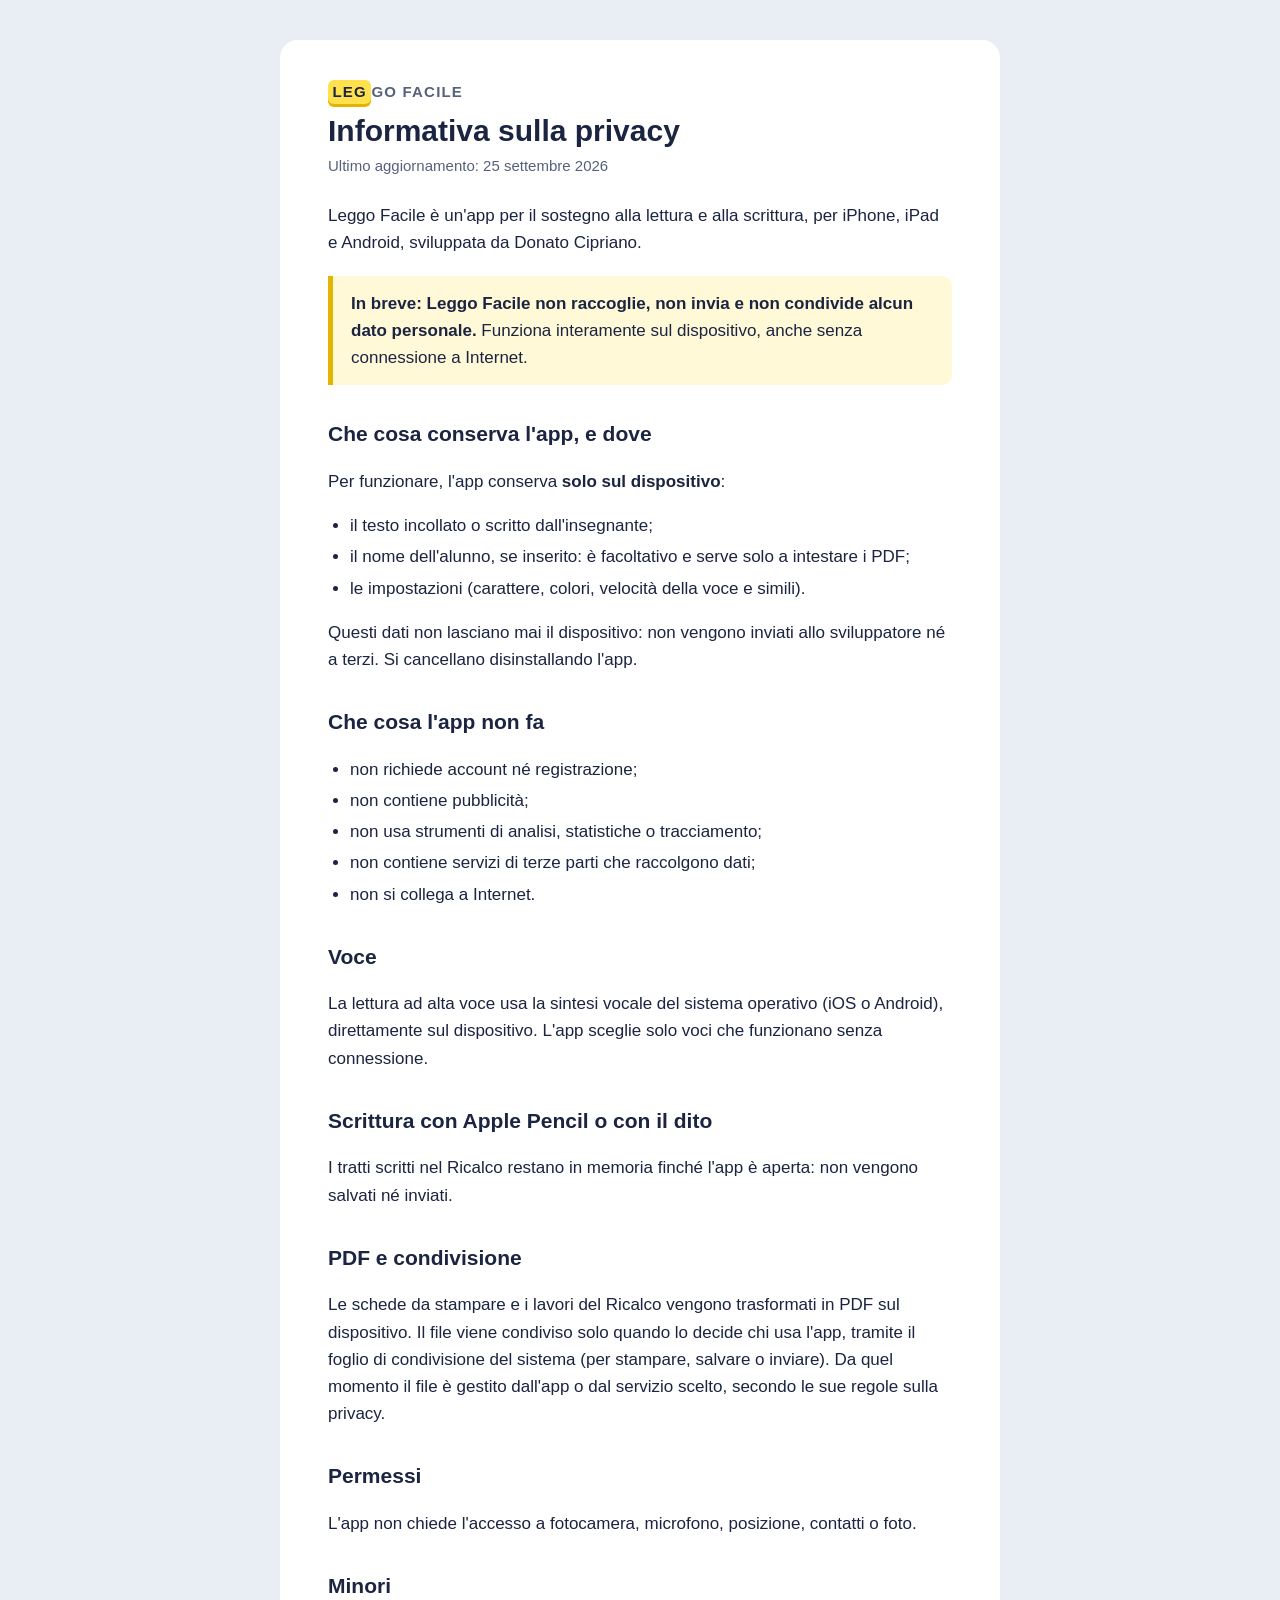
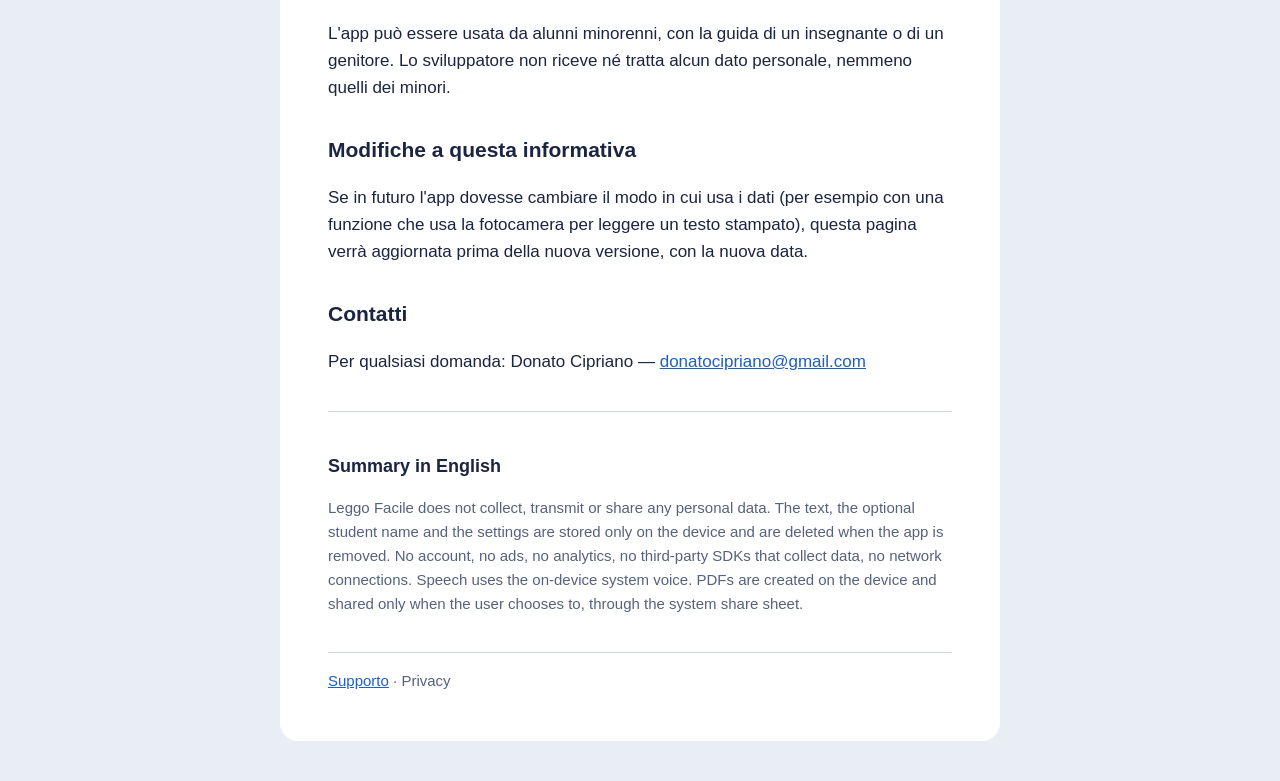
==== privacy.html @ bfbe97eb "Pagine di supporto e privacy di Leggo Facile" ====
<!doctype html>
<html lang="it">
<head>
<meta charset="utf-8">
<meta name="viewport" content="width=device-width, initial-scale=1">
<meta name="color-scheme" content="light dark">
<title>Leggo Facile — Privacy</title>
<meta name="description" content="Informativa sulla privacy dell'app Leggo Facile: nessun dato raccolto, tutto resta sul dispositivo.">
<link rel="stylesheet" href="style.css">
</head>
<body>
<main>
  <p class="brand"><b>LEG</b>GO FACILE</p>
  <h1>Informativa sulla privacy</h1>
  <p class="updated">Ultimo aggiornamento: 25 settembre 2026</p>

  <p>Leggo Facile è un'app per il sostegno alla lettura e alla scrittura, per iPhone, iPad e Android, sviluppata da Donato Cipriano.</p>

  <p class="summary"><strong>In breve: Leggo Facile non raccoglie, non invia e non condivide alcun dato personale.</strong>
  Funziona interamente sul dispositivo, anche senza connessione a Internet.</p>

  <h2>Che cosa conserva l'app, e dove</h2>
  <p>Per funzionare, l'app conserva <strong>solo sul dispositivo</strong>:</p>
  <ul>
    <li>il testo incollato o scritto dall'insegnante;</li>
    <li>il nome dell'alunno, se inserito: è facoltativo e serve solo a intestare i PDF;</li>
    <li>le impostazioni (carattere, colori, velocità della voce e simili).</li>
  </ul>
  <p>Questi dati non lasciano mai il dispositivo: non vengono inviati allo sviluppatore né a terzi.
  Si cancellano disinstallando l'app.</p>

  <h2>Che cosa l'app non fa</h2>
  <ul>
    <li>non richiede account né registrazione;</li>
    <li>non contiene pubblicità;</li>
    <li>non usa strumenti di analisi, statistiche o tracciamento;</li>
    <li>non contiene servizi di terze parti che raccolgono dati;</li>
    <li>non si collega a Internet.</li>
  </ul>

  <h2>Voce</h2>
  <p>La lettura ad alta voce usa la sintesi vocale del sistema operativo (iOS o Android), direttamente sul dispositivo.
  L'app sceglie solo voci che funzionano senza connessione.</p>

  <h2>Scrittura con Apple Pencil o con il dito</h2>
  <p>I tratti scritti nel Ricalco restano in memoria finché l'app è aperta: non vengono salvati né inviati.</p>

  <h2>PDF e condivisione</h2>
  <p>Le schede da stampare e i lavori del Ricalco vengono trasformati in PDF sul dispositivo.
  Il file viene condiviso solo quando lo decide chi usa l'app, tramite il foglio di condivisione del sistema
  (per stampare, salvare o inviare). Da quel momento il file è gestito dall'app o dal servizio scelto, secondo le sue regole sulla privacy.</p>

  <h2>Permessi</h2>
  <p>L'app non chiede l'accesso a fotocamera, microfono, posizione, contatti o foto.</p>

  <h2>Minori</h2>
  <p>L'app può essere usata da alunni minorenni, con la guida di un insegnante o di un genitore.
  Lo sviluppatore non riceve né tratta alcun dato personale, nemmeno quelli dei minori.</p>

  <h2>Modifiche a questa informativa</h2>
  <p>Se in futuro l'app dovesse cambiare il modo in cui usa i dati (per esempio con una funzione che usa la fotocamera
  per leggere un testo stampato), questa pagina verrà aggiornata prima della nuova versione, con la nuova data.</p>

  <h2>Contatti</h2>
  <p>Per qualsiasi domanda: Donato Cipriano — <a href="mailto:donatocipriano@gmail.com">donatocipriano@gmail.com</a></p>

  <section class="en" lang="en">
    <h2>Summary in English</h2>
    <p>Leggo Facile does not collect, transmit or share any personal data. The text, the optional student name and the settings
    are stored only on the device and are deleted when the app is removed. No account, no ads, no analytics, no third-party SDKs
    that collect data, no network connections. Speech uses the on-device system voice. PDFs are created on the device and shared
    only when the user chooses to, through the system share sheet.</p>
  </section>

  <nav><a href="./">Supporto</a> · Privacy</nav>
</main>
</body>
</html>
---- style.css ----
/* Stesse tinte dell'app (CLAUDE.md §6), tema chiaro e scuro. Nessuna risorsa esterna. */
:root {
  --bg: #E9EEF5; --sheet: #FFFFFF; --ink: #1B2440; --muted: #56617C; --line: #CBD3E1;
  --mark: #FFE14D; --mark-edge: #E3B400; --link: #1F5FBF;
  color-scheme: light;
}
@media (prefers-color-scheme: dark) {
  :root:not([data-theme="light"]) {
    --bg: #121726; --sheet: #1B2236; --ink: #F1F3F8; --muted: #A7B0C6; --line: #303A55; --link: #86B4FF;
    color-scheme: dark;
  }
}
:root[data-theme="dark"] {
  --bg: #121726; --sheet: #1B2236; --ink: #F1F3F8; --muted: #A7B0C6; --line: #303A55; --link: #86B4FF;
  color-scheme: dark;
}

*, *::before, *::after { box-sizing: border-box; }
html { -webkit-text-size-adjust: 100%; }
body {
  margin: 0; background: var(--bg); color: var(--ink);
  font: 17px/1.6 -apple-system, BlinkMacSystemFont, "Segoe UI", Roboto, Verdana, sans-serif;
}
main {
  max-width: 720px; margin: 24px auto; padding: 28px 16px 36px;
  background: var(--sheet); border-radius: 18px;
}
@media (min-width: 760px) { main { padding: 40px 48px 48px; margin: 40px auto; } }

.brand { margin: 0 0 4px; font-size: 15px; font-weight: 700; letter-spacing: .08em; color: var(--muted); }
.brand b {
  display: inline-block; padding: 0 .3em; border-radius: 6px; color: #1B2440;
  background: var(--mark); box-shadow: 0 3px 0 var(--mark-edge);
}
h1 { margin: 8px 0 4px; font-size: 30px; line-height: 1.25; }
h2 { margin: 32px 0 8px; font-size: 21px; }
.updated { margin: 0 0 24px; color: var(--muted); font-size: 15px; }
.summary {
  margin: 20px 0; padding: 14px 18px; border-left: 5px solid var(--mark-edge);
  background: color-mix(in srgb, var(--mark) 22%, transparent); border-radius: 0 10px 10px 0;
}
ul { padding-left: 1.3em; }
li { margin: 4px 0; }
a { color: var(--link); }
nav { margin-top: 36px; padding-top: 16px; border-top: 1px solid var(--line); font-size: 15px; color: var(--muted); }
.en { margin-top: 36px; padding-top: 8px; border-top: 1px solid var(--line); color: var(--muted); font-size: 15px; }
.en h2 { color: var(--ink); font-size: 18px; }
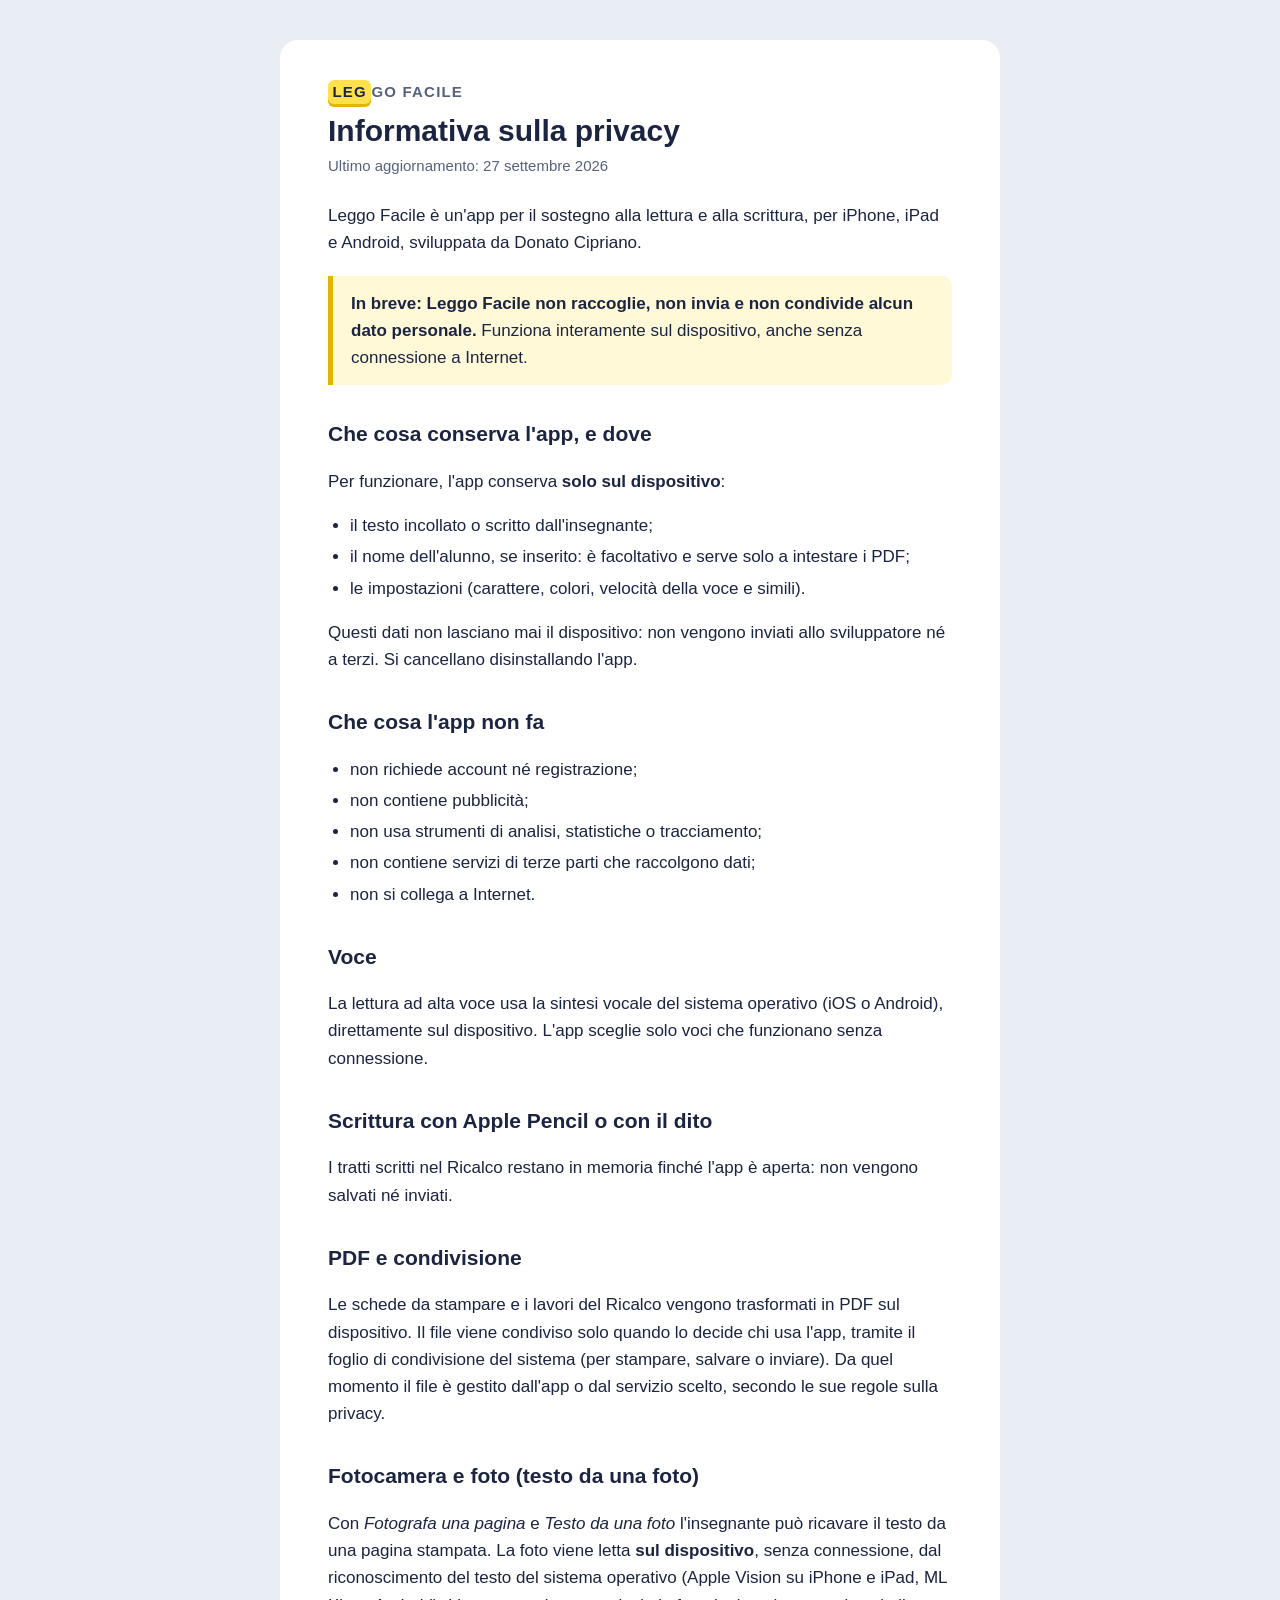
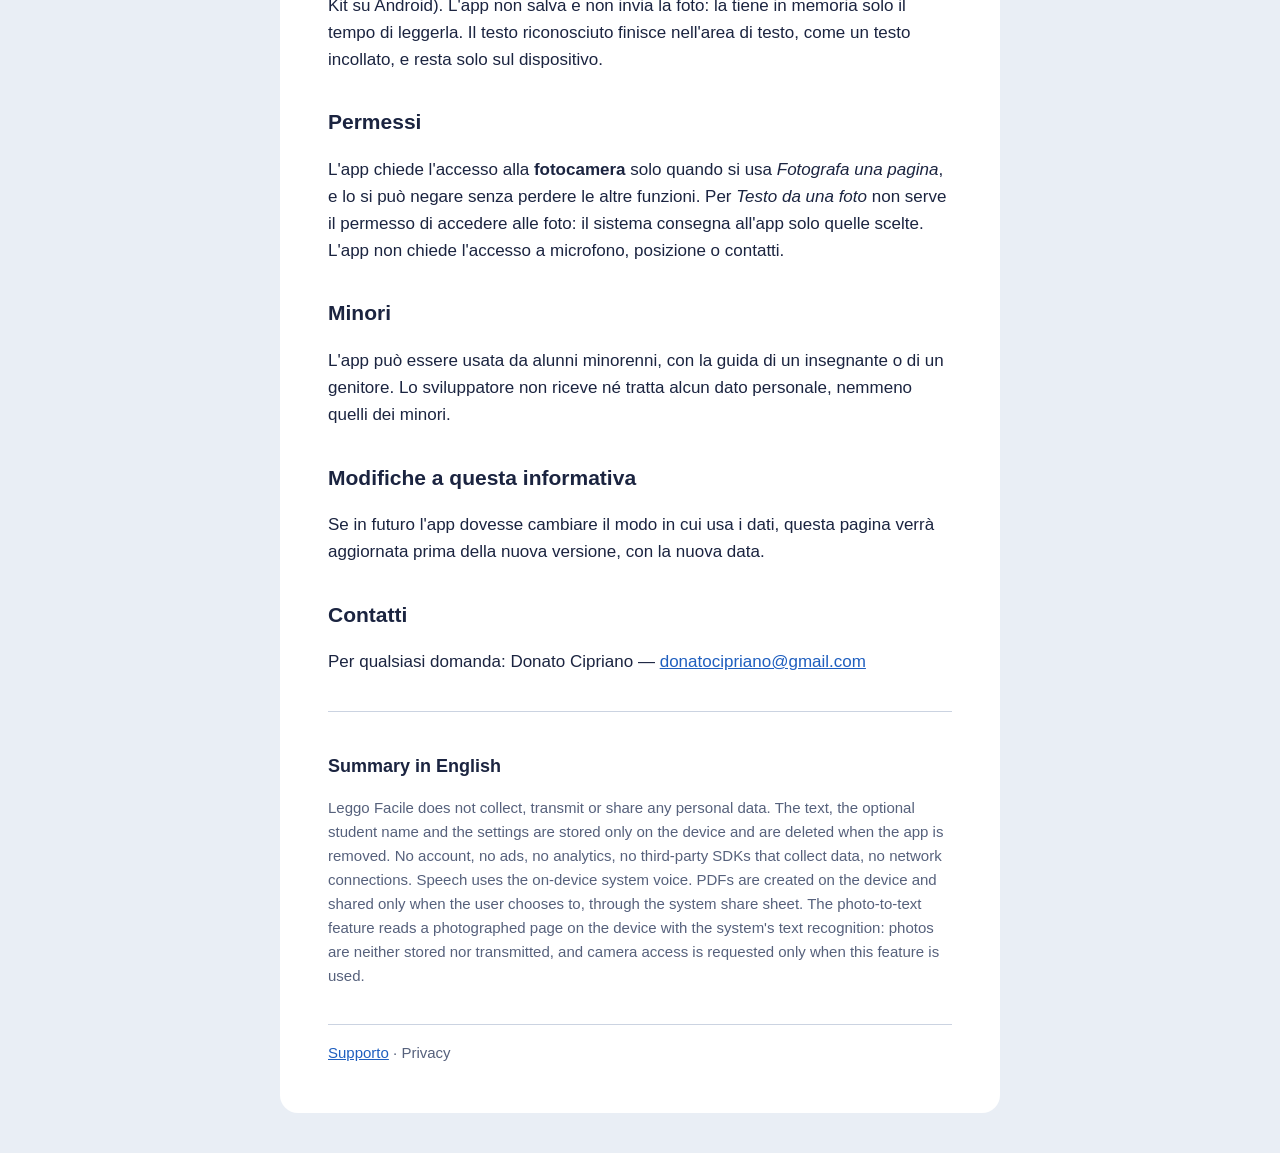
==== commit fc0197be: "Privacy: fotocamera e foto per il testo da una foto (da pubblicare con la versione che la contiene) " ====
--- a/privacy.html
+++ b/privacy.html
@@ -12,7 +12,7 @@
 <main>
   <p class="brand"><b>LEG</b>GO FACILE</p>
   <h1>Informativa sulla privacy</h1>
-  <p class="updated">Ultimo aggiornamento: 25 settembre 2026</p>
+  <p class="updated">Ultimo aggiornamento: 27 settembre 2026</p>
 
   <p>Leggo Facile è un'app per il sostegno alla lettura e alla scrittura, per iPhone, iPad e Android, sviluppata da Donato Cipriano.</p>
 
@@ -50,16 +50,24 @@
   Il file viene condiviso solo quando lo decide chi usa l'app, tramite il foglio di condivisione del sistema
   (per stampare, salvare o inviare). Da quel momento il file è gestito dall'app o dal servizio scelto, secondo le sue regole sulla privacy.</p>
 
+  <h2>Fotocamera e foto (testo da una foto)</h2>
+  <p>Con <em>Fotografa una pagina</em> e <em>Testo da una foto</em> l'insegnante può ricavare il testo da una pagina stampata.
+  La foto viene letta <strong>sul dispositivo</strong>, senza connessione, dal riconoscimento del testo del sistema operativo
+  (Apple Vision su iPhone e iPad, ML Kit su Android). L'app non salva e non invia la foto: la tiene in memoria solo il tempo
+  di leggerla. Il testo riconosciuto finisce nell'area di testo, come un testo incollato, e resta solo sul dispositivo.</p>
+
   <h2>Permessi</h2>
-  <p>L'app non chiede l'accesso a fotocamera, microfono, posizione, contatti o foto.</p>
+  <p>L'app chiede l'accesso alla <strong>fotocamera</strong> solo quando si usa <em>Fotografa una pagina</em>, e lo si può negare
+  senza perdere le altre funzioni. Per <em>Testo da una foto</em> non serve il permesso di accedere alle foto: il sistema
+  consegna all'app solo quelle scelte. L'app non chiede l'accesso a microfono, posizione o contatti.</p>
 
   <h2>Minori</h2>
   <p>L'app può essere usata da alunni minorenni, con la guida di un insegnante o di un genitore.
   Lo sviluppatore non riceve né tratta alcun dato personale, nemmeno quelli dei minori.</p>
 
   <h2>Modifiche a questa informativa</h2>
-  <p>Se in futuro l'app dovesse cambiare il modo in cui usa i dati (per esempio con una funzione che usa la fotocamera
-  per leggere un testo stampato), questa pagina verrà aggiornata prima della nuova versione, con la nuova data.</p>
+  <p>Se in futuro l'app dovesse cambiare il modo in cui usa i dati, questa pagina verrà aggiornata prima della nuova versione,
+  con la nuova data.</p>
 
   <h2>Contatti</h2>
   <p>Per qualsiasi domanda: Donato Cipriano — <a href="mailto:donatocipriano@gmail.com">donatocipriano@gmail.com</a></p>
@@ -69,7 +77,9 @@
     <p>Leggo Facile does not collect, transmit or share any personal data. The text, the optional student name and the settings
     are stored only on the device and are deleted when the app is removed. No account, no ads, no analytics, no third-party SDKs
     that collect data, no network connections. Speech uses the on-device system voice. PDFs are created on the device and shared
-    only when the user chooses to, through the system share sheet.</p>
+    only when the user chooses to, through the system share sheet. The photo-to-text feature reads a photographed page on the
+    device with the system's text recognition: photos are neither stored nor transmitted, and camera access is requested only
+    when this feature is used.</p>
   </section>
 
   <nav><a href="./">Supporto</a> · Privacy</nav>
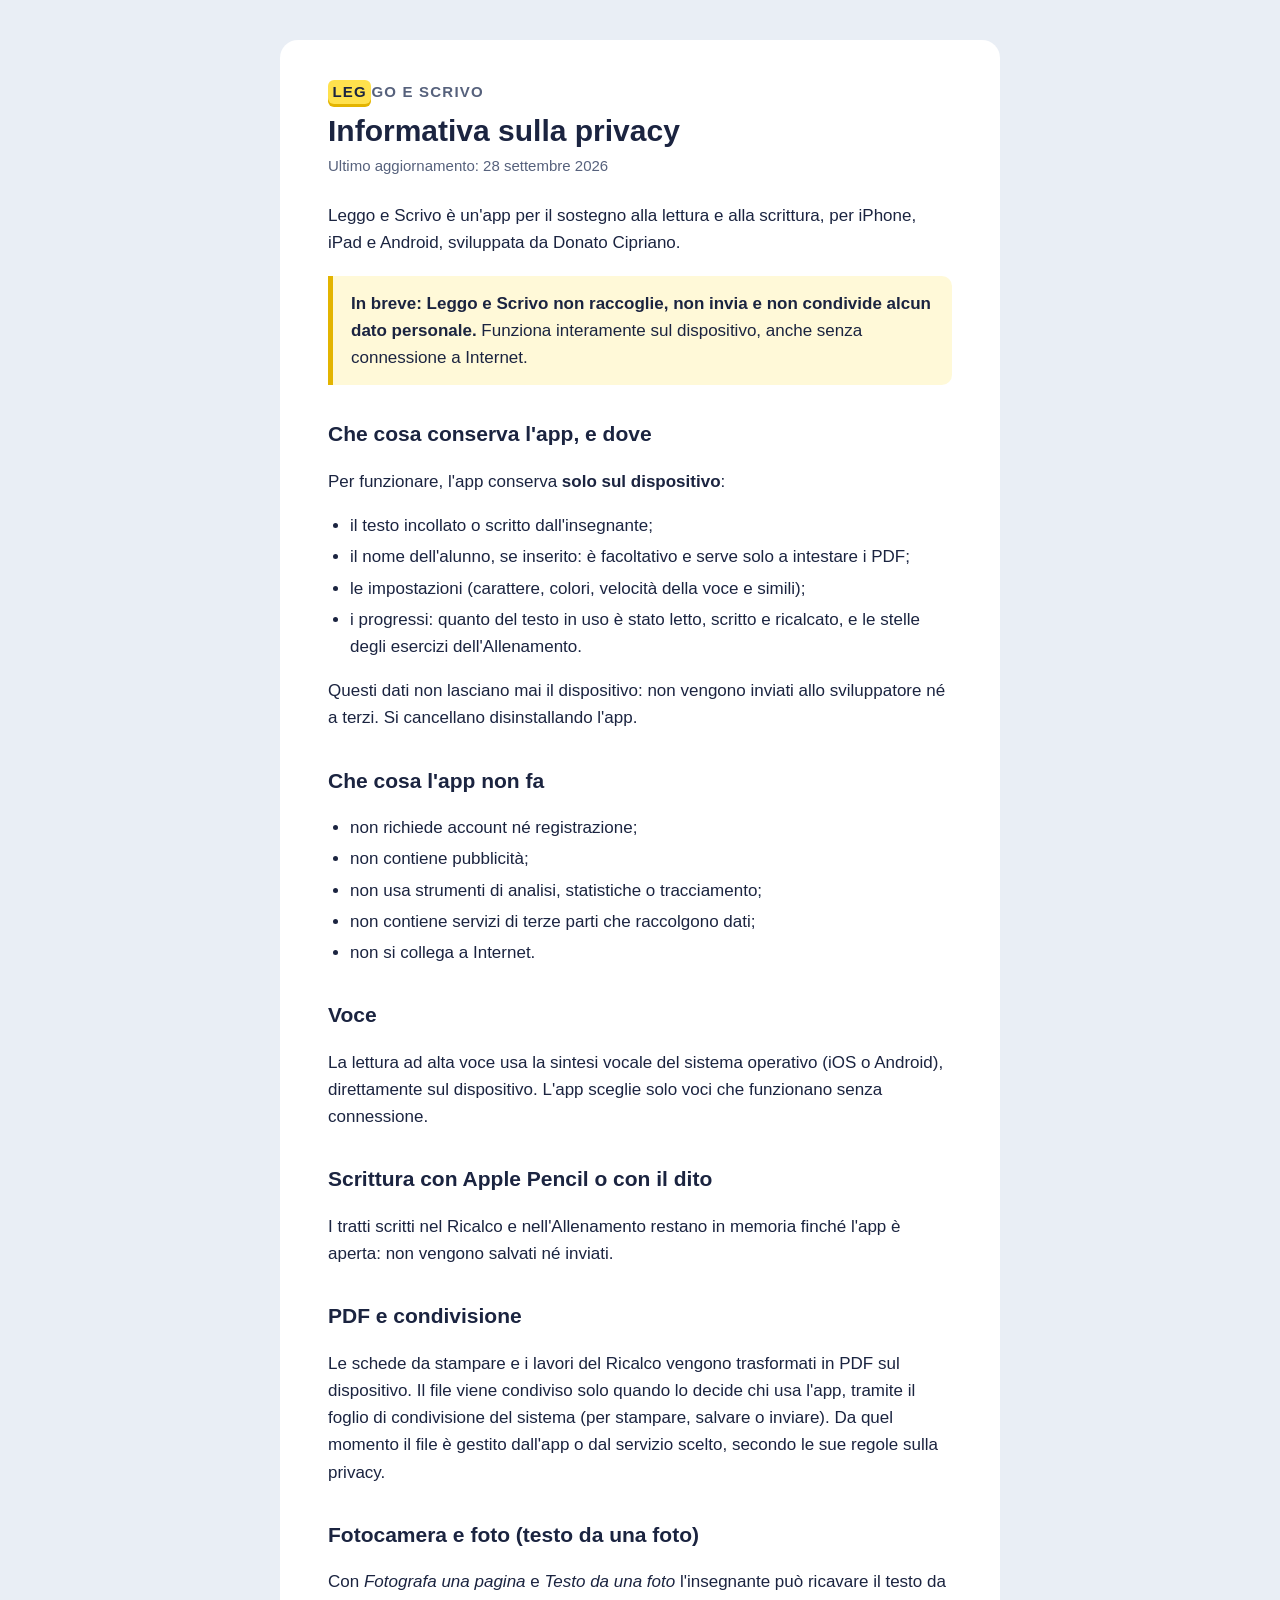
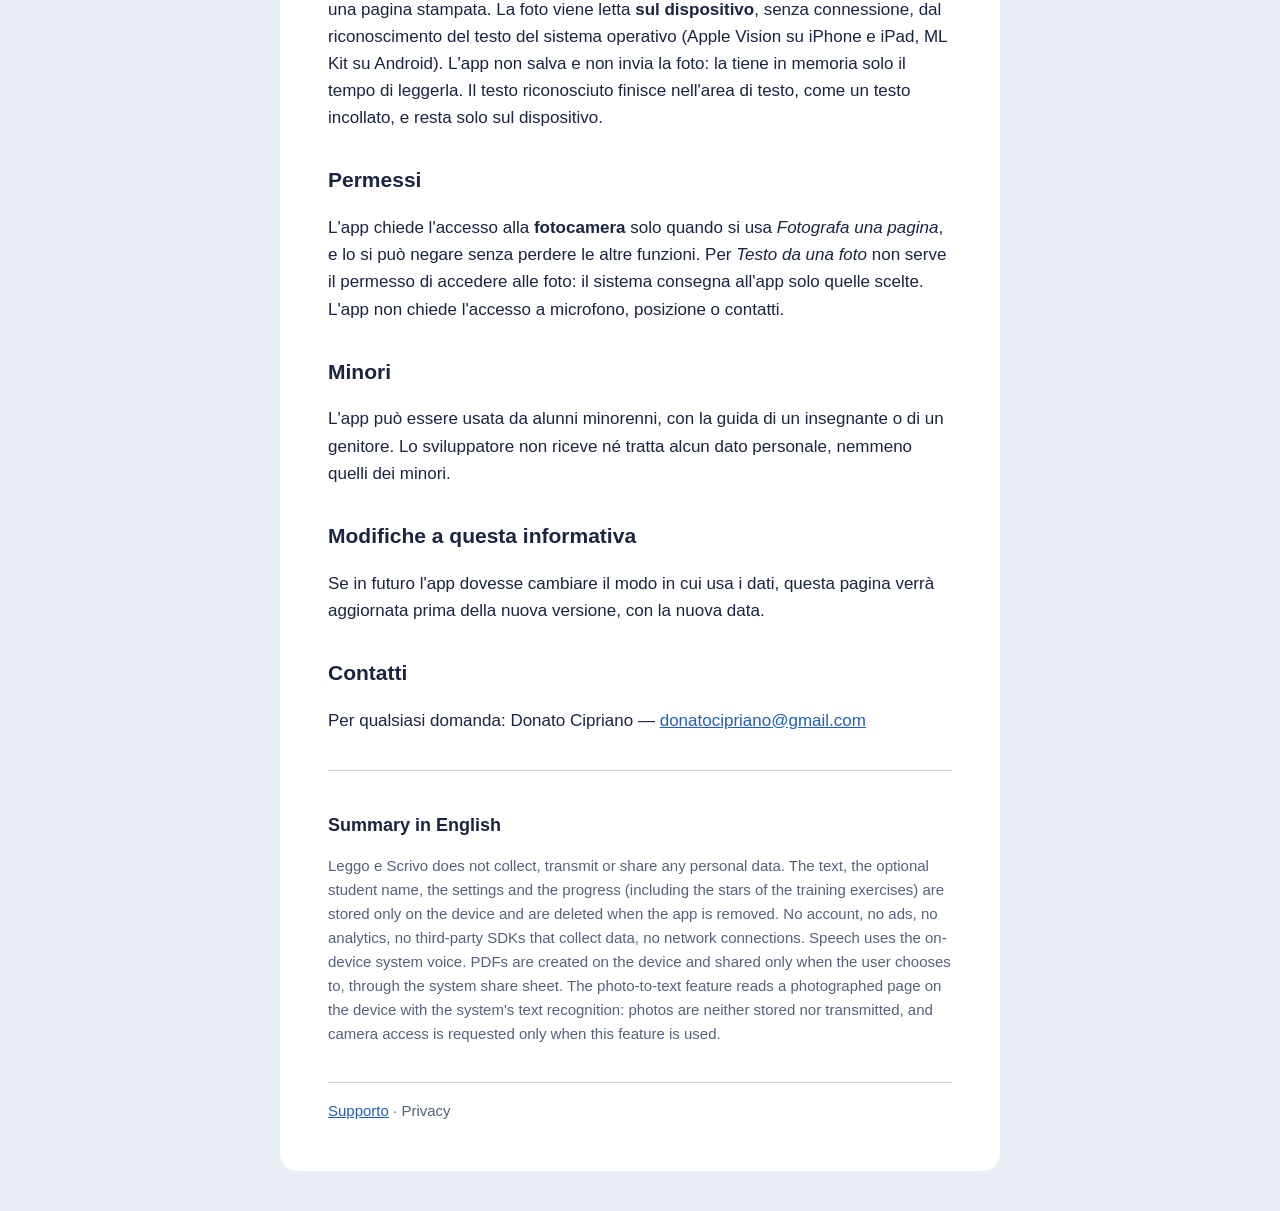
==== commit 1a94c069: "Nome nuovo: Leggo e Scrivo (prima Leggo Facile); privacy: progressi e stelle restano sul dispositivo" ====
--- a/privacy.html
+++ b/privacy.html
@@ -4,19 +4,19 @@
 <meta charset="utf-8">
 <meta name="viewport" content="width=device-width, initial-scale=1">
 <meta name="color-scheme" content="light dark">
-<title>Leggo Facile — Privacy</title>
-<meta name="description" content="Informativa sulla privacy dell'app Leggo Facile: nessun dato raccolto, tutto resta sul dispositivo.">
+<title>Leggo e Scrivo — Privacy</title>
+<meta name="description" content="Informativa sulla privacy dell'app Leggo e Scrivo: nessun dato raccolto, tutto resta sul dispositivo.">
 <link rel="stylesheet" href="style.css">
 </head>
 <body>
 <main>
-  <p class="brand"><b>LEG</b>GO FACILE</p>
+  <p class="brand"><b>LEG</b>GO E SCRIVO</p>
   <h1>Informativa sulla privacy</h1>
-  <p class="updated">Ultimo aggiornamento: 27 settembre 2026</p>
+  <p class="updated">Ultimo aggiornamento: 28 settembre 2026</p>
 
-  <p>Leggo Facile è un'app per il sostegno alla lettura e alla scrittura, per iPhone, iPad e Android, sviluppata da Donato Cipriano.</p>
+  <p>Leggo e Scrivo è un'app per il sostegno alla lettura e alla scrittura, per iPhone, iPad e Android, sviluppata da Donato Cipriano.</p>
 
-  <p class="summary"><strong>In breve: Leggo Facile non raccoglie, non invia e non condivide alcun dato personale.</strong>
+  <p class="summary"><strong>In breve: Leggo e Scrivo non raccoglie, non invia e non condivide alcun dato personale.</strong>
   Funziona interamente sul dispositivo, anche senza connessione a Internet.</p>
 
   <h2>Che cosa conserva l'app, e dove</h2>
@@ -24,7 +24,8 @@
   <ul>
     <li>il testo incollato o scritto dall'insegnante;</li>
     <li>il nome dell'alunno, se inserito: è facoltativo e serve solo a intestare i PDF;</li>
-    <li>le impostazioni (carattere, colori, velocità della voce e simili).</li>
+    <li>le impostazioni (carattere, colori, velocità della voce e simili);</li>
+    <li>i progressi: quanto del testo in uso è stato letto, scritto e ricalcato, e le stelle degli esercizi dell'Allenamento.</li>
   </ul>
   <p>Questi dati non lasciano mai il dispositivo: non vengono inviati allo sviluppatore né a terzi.
   Si cancellano disinstallando l'app.</p>
@@ -43,7 +44,7 @@
   L'app sceglie solo voci che funzionano senza connessione.</p>
 
   <h2>Scrittura con Apple Pencil o con il dito</h2>
-  <p>I tratti scritti nel Ricalco restano in memoria finché l'app è aperta: non vengono salvati né inviati.</p>
+  <p>I tratti scritti nel Ricalco e nell'Allenamento restano in memoria finché l'app è aperta: non vengono salvati né inviati.</p>
 
   <h2>PDF e condivisione</h2>
   <p>Le schede da stampare e i lavori del Ricalco vengono trasformati in PDF sul dispositivo.
@@ -74,7 +75,7 @@
 
   <section class="en" lang="en">
     <h2>Summary in English</h2>
-    <p>Leggo Facile does not collect, transmit or share any personal data. The text, the optional student name and the settings
+    <p>Leggo e Scrivo does not collect, transmit or share any personal data. The text, the optional student name, the settings and the progress (including the stars of the training exercises)
     are stored only on the device and are deleted when the app is removed. No account, no ads, no analytics, no third-party SDKs
     that collect data, no network connections. Speech uses the on-device system voice. PDFs are created on the device and shared
     only when the user chooses to, through the system share sheet. The photo-to-text feature reads a photographed page on the
